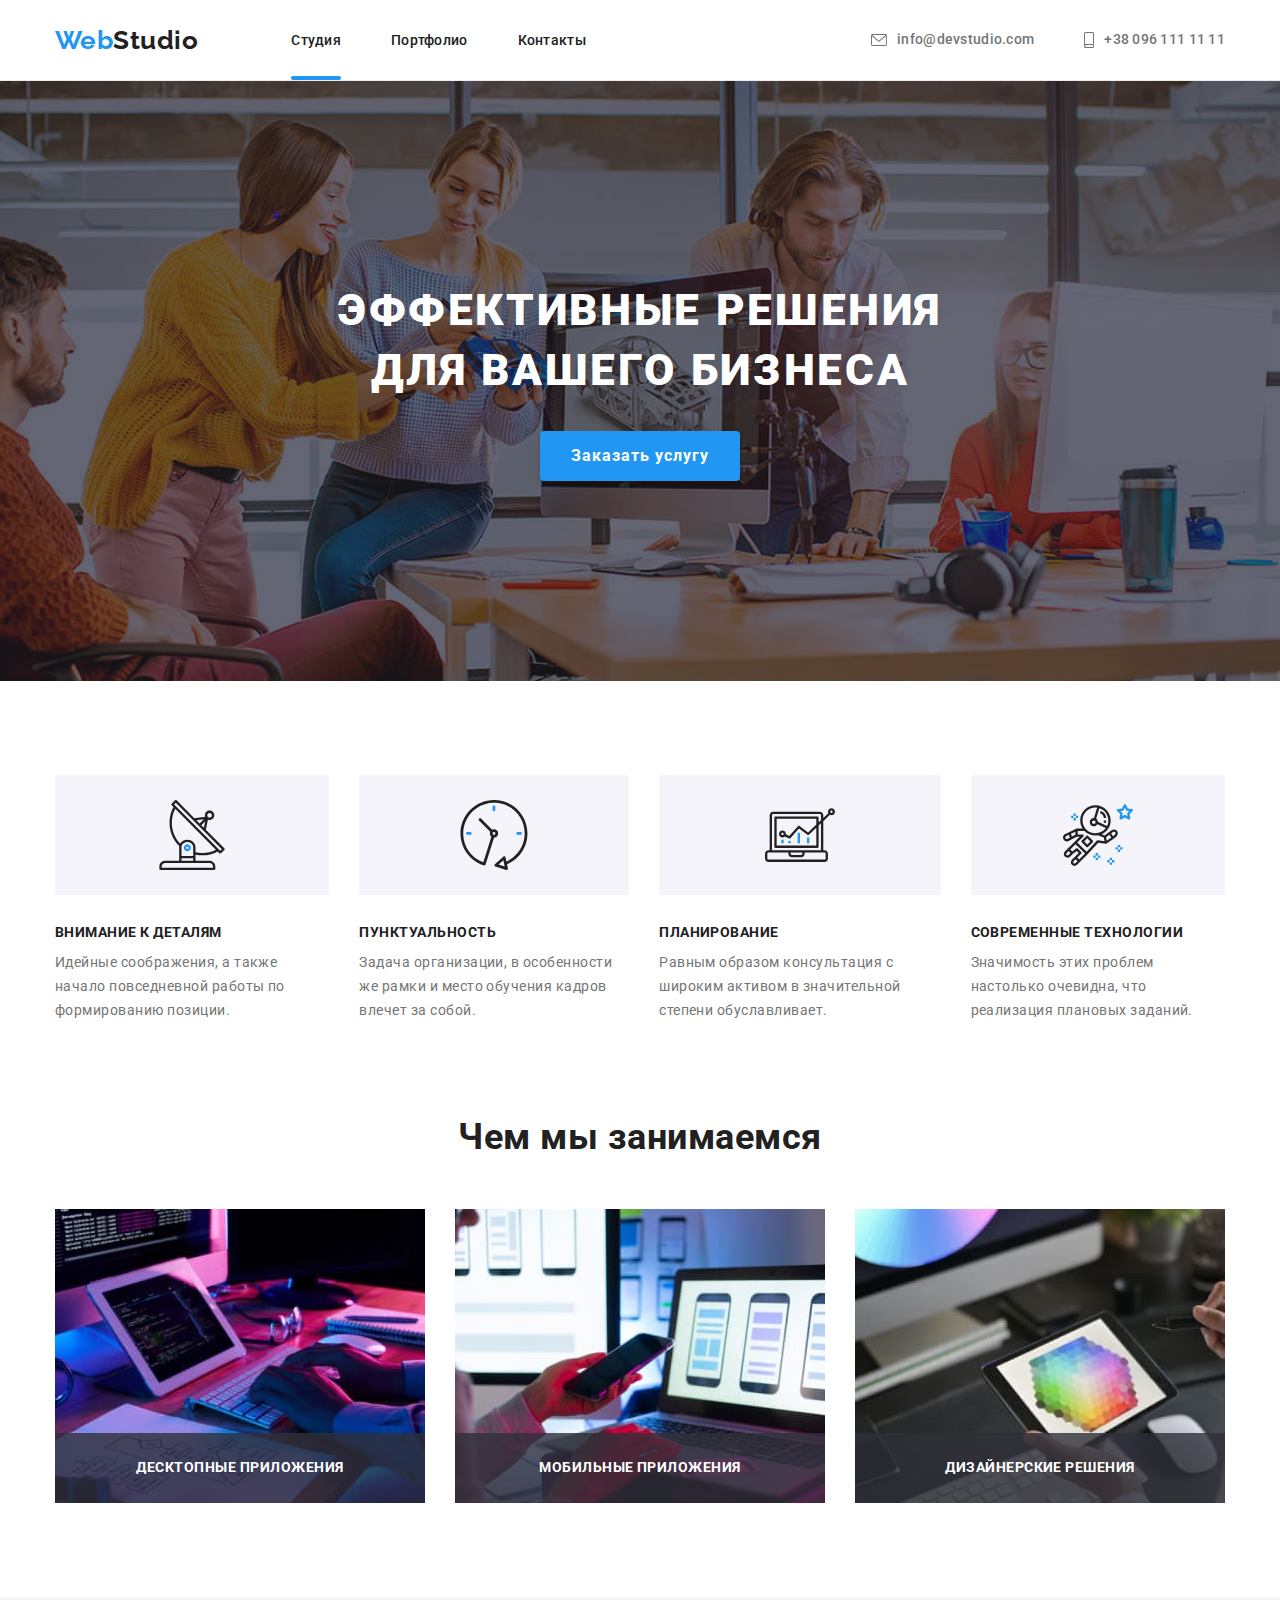
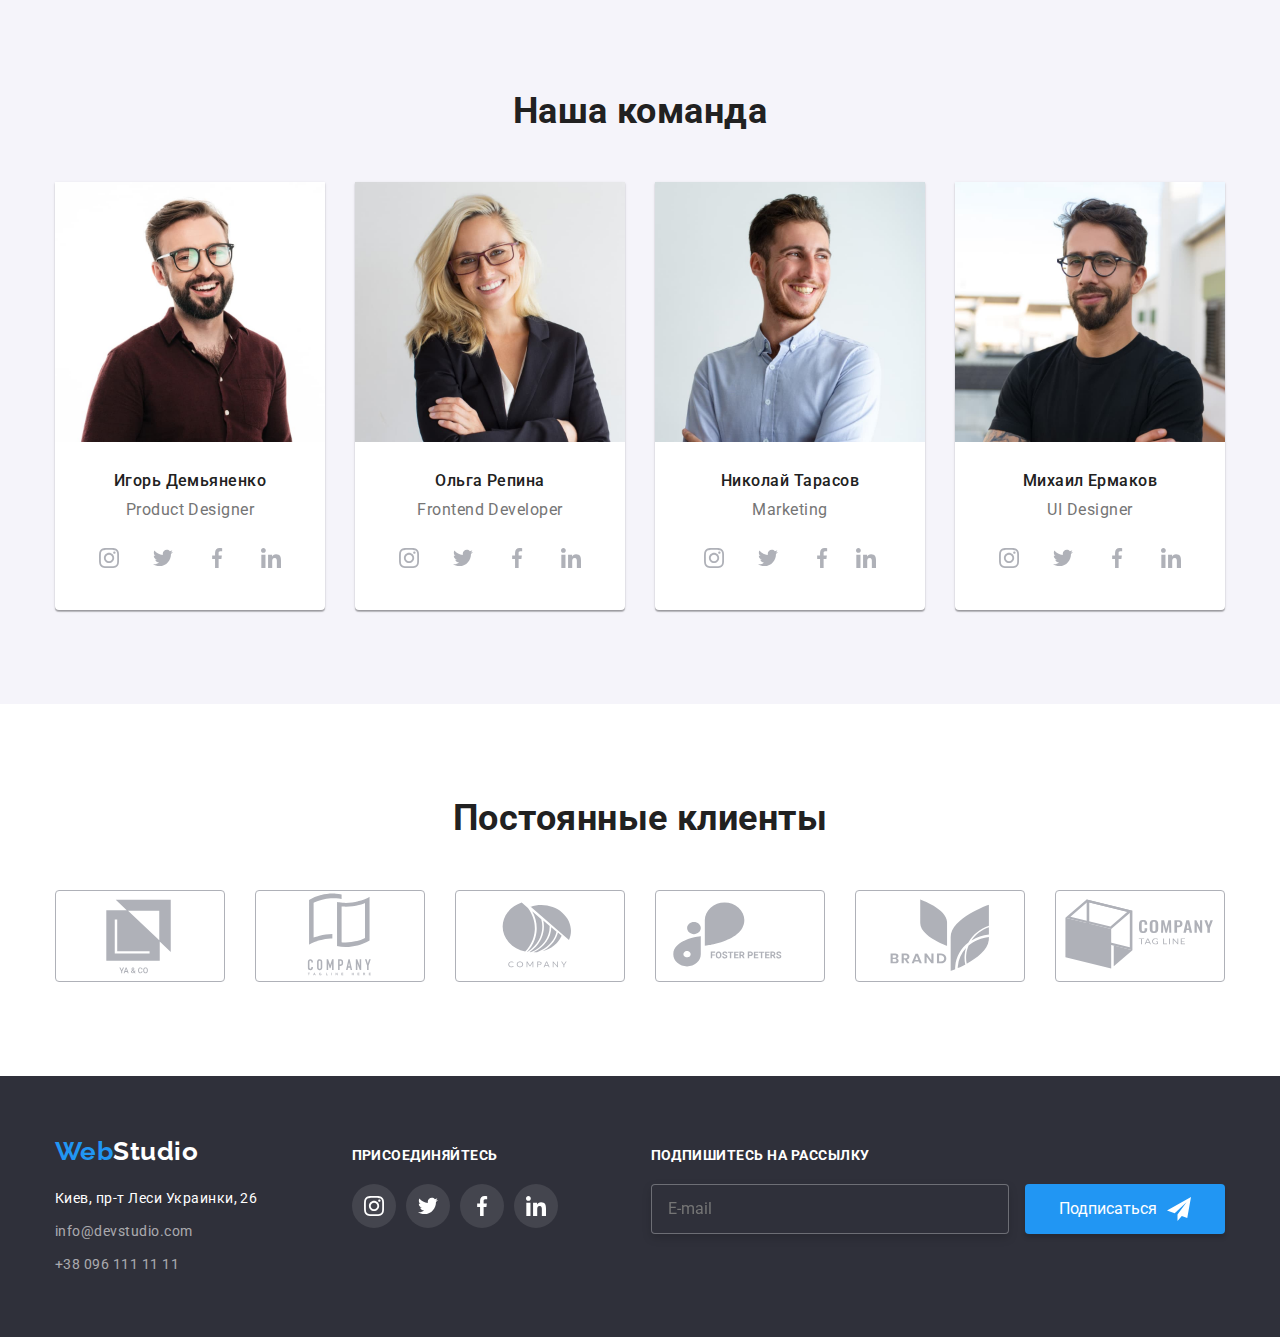
==== index.html @ 2277898c "." ====
<!DOCTYPE html>
<html lang="en">
  <head class="page-header">
    <meta charset="UTF-8" />
    <meta http-equiv="X-UA-Compatible" content="IE=edge" />
    <meta name="viewport" content="width=device-width, initial-scale=1.0" />
    <title>goit-markup-hw-05</title>

    <link rel="preconnect" href="https://fonts.googleapis.com" />
    <link rel="preconnect" href="https://fonts.gstatic.com" crossorigin />
    <link
      href="https://fonts.googleapis.com/css2?family=Raleway:wght@700&family=Roboto:wght@400;500;700;900&display=swap"
      rel="stylesheet"
    />

    <link
      rel="stylesheet"
      href="https://cdnjs.cloudflare.com/ajax/libs/modern-normalize/1.1.0/modern-normalize.min.css"
    />
    <link rel="stylesheet" href="./css/main.min.css">

  </head>
  <body>
    <!-- heder -->
    <header class="page-header">
      <div class="page-header__main container">
        <nav class="page-header__nav">
          <a href="" class="logo link"
            >Web<span class="logo__dark">Studio</span></a
          >
          <ul class="site-nav list">
            <li class="site-nav__item">
              <a href="" class="site-nav__link link site-nav__link__current"
                >Студия</a
              >
            </li>
            <li class="site-nav__item">
              <a href="./portfolio.html" class="site-nav__link link"
                >Портфолио</a
              >
            </li>
            <li class="site-nav__item">
              <a href="" class="site-nav__link link">Контакты</a>
            </li>
          </ul>
        </nav>

        <ul class="auth-nav list">
          <li class="auth-nav__item">
            <a href="mailto:info@devstudio.com" class="auth-nav__link link">
              <svg class="auth-nav__envelope">
                <use href="./images/icons.svg#icon-envelope"></use>
              </svg>

              info@devstudio.com
            </a>
          </li>
          <li class="auth-nav__item">
            <a href="tel:+380961111111" class="auth-nav__link link">
              <svg class="auth-nav__smartphone">
                <use href="./images/icons.svg#icon-smartphone"></use>
              </svg>

              +38 096 111 11 11
            </a>
          </li>
        </ul>
      </div>
    </header>

    <!-- main -->
    <main>
      <!-- Блок героя -->
      <section class="hero">
        <div class="container">
          <h1 class="hero__title">
            Эффективные решения <br />
            для вашего бизнеса
          </h1>

          <button type="button" class="button hero__button" data-modal-open>
            Заказать услугу
          </button>
        </div>
      </section>

      <!-- Наші переваги -->
      <section class="section">
        <div class="container">
          <h2 class="visually-hidden">Наші переваги</h2>

          <ul class="features list">
            <li class="features__item">
              <div class="features__container">
                <svg class="features__icon">
                  <use href="./images/icons.svg#icon-antenna"></use>
                </svg>
              </div>
              <h3 class="features__title">Внимание к деталям</h3>
              <p class="features__text">
                Идейные соображения, а также начало повседневной работы по
                формированию позиции.
              </p>
            </li>

            <li class="features__item">
              <div class="features__container">
                <svg class="features__icon">
                  <use href="./images/icons.svg#icon-clock"></use>
                </svg>
              </div>
              <h3 class="features__title">Пунктуальность</h3>
              <p class="features__text">
                Задача организации, в особенности же рамки и место обучения
                кадров влечет за собой.
              </p>
            </li>

            <li class="features__item">
              <div class="features__container">
                <svg class="features__icon">
                  <use href="./images/icons.svg#icon-diagram"></use>
                </svg>
              </div>
              <h3 class="features__title">Планирование</h3>
              <p class="features__text">
                Равным образом консультация с широким активом в значительной
                степени обуславливает.
              </p>
            </li>

            <li class="features__item">
              <div class="features__container">
                <svg class="features__icon">
                  <use href="./images/icons.svg#icon-astronaut"></use>
                </svg>
              </div>
              <h3 class="features__title">Современные технологии</h3>
              <p class="features__text">
                Значимость этих проблем настолько очевидна, что реализация
                плановых заданий.
              </p>
            </li>
          </ul>
        </div>
      </section>

      <!-- Чем мы занимаемся -->
      <section class="section work">
        <div class="container">
          <h2 class="section__title work__title">Чем мы занимаемся</h2>

          <ul class="works list">
            <li class="works__item">
              <img src="./images/img(1).jpg" alt="фото" width="370" />
              <div class="works__container">
                <h3 class="works__title">Десктопные приложения</h3>
              </div>
            </li>
            <li class="works__item">
              <img src="./images/img(2).jpg" alt="фото" width="370" />
              <div class="works__container">
                <h3 class="works__title">Мобильные приложения</h3>
              </div>
            </li>
            <li class="works__item">
              <img src="./images/img(3).jpg" alt="фото" width="370" />
              <div class="works__container">
                <h3 class="works__title">Дизайнерские решения</h3>
              </div>
            </li>
          </ul>
        </div>
      </section>

      <!-- Наша команда -->
      <section class="section our-team">
        <div class="container">
          <h2 class="section__title our-team__title">Наша команда</h2>

          <ul class="team list">
            <li class="team__item">
              <a class="team__link" href=""
                ><img
                  src="./images/img(4).jpg"
                  alt="Игорь Демьяненко"
                  width="270"
              /></a>
              <div class="team__container">
                <h3 class="team__title">Игорь Демьяненко</h3>
                <p class="team__text">Product Designer</p>

                <ul class="network list">
                  <li class="network__item">
                    <a href="" class="network__link link">
                      <svg class="network__icon">
                        <use href="./images/icons.svg#icon-instagram"></use>
                      </svg>
                    </a>
                  </li>
                  <li class="network__item">
                    <a href="" class="network__link link">
                      <svg class="network__icon">
                        <use href="./images/icons.svg#icon-twitter"></use>
                      </svg>
                    </a>
                  </li>
                  <li class="network__item">
                    <a href="" class="network__link link">
                      <svg class="network__icon">
                        <use href="./images/icons.svg#icon-facebook"></use>
                      </svg>
                    </a>
                  </li>
                  <li class="network__item">
                    <a href="" class="network__link link">
                      <svg class="network__icon">
                        <use href="./images/icons.svg#icon-linkedin"></use>
                      </svg>
                    </a>
                  </li>
                </ul>
              </div>
            </li>

            <li class="team__item">
              <a class="team__link" href=""
                ><img src="./images/img(5).jpg" alt="Ольга Репина" width="270"
              /></a>
              <div class="team__container">
                <h3 class="team__title">Ольга Репина</h3>
                <p class="team__text">Frontend Developer</p>

                <ul class="network list">
                  <li class="network__item">
                    <a href="" class="network__link link">
                      <svg class="network__icon">
                        <use href="./images/icons.svg#icon-instagram"></use>
                      </svg>
                    </a>
                  </li>
                  <li class="network__item">
                    <a href="" class="network__link link">
                      <svg class="network__icon">
                        <use href="./images/icons.svg#icon-twitter"></use>
                      </svg>
                    </a>
                  </li>
                  <li class="network__item">
                    <a href="" class="network__link link">
                      <svg class="network__icon">
                        <use href="./images/icons.svg#icon-facebook"></use>
                      </svg>
                    </a>
                  </li>
                  <li class="network__item">
                    <a href="" class="network__link link">
                      <svg class="network__icon">
                        <use href="./images/icons.svg#icon-linkedin"></use>
                      </svg>
                    </a>
                  </li>
                </ul>
              </div>
            </li>

            <li class="team__item">
              <a class="team__link" href=""
                ><img
                  src="./images/img(6).jpg"
                  alt="Николай Тарасов"
                  width="270"
              /></a>
              <div class="team__container">
                <h3 class="team__title">Николай Тарасов</h3>
                <p class="team__text">Marketing</p>

                <ul class="network list">
                  <li class="network__item">
                    <a href="" class="network__link link">
                      <svg class="network__icon">
                        <use href="./images/icons.svg#icon-instagram"></use>
                      </svg>
                    </a>
                  </li>
                  <li class="network__item">
                    <a href="" class="network__link link">
                      <svg class="network__icon">
                        <use href="./images/icons.svg#icon-twitter"></use>
                      </svg>
                    </a>
                  </li>
                  <li class="network__item">
                    <a href="" class="network__link link">
                      <svg class="network__icon">
                        <use href="./images/icons.svg#icon-facebook"></use>
                      </svg>
                    </a>
                  </li class="network__item">
                  <li>
                    <a href="" class="network__link link">
                      <svg class="network__icon">
                        <use href="./images/icons.svg#icon-linkedin"></use>
                      </svg>
                    </a>
                  </li>
                </ul>
              </div>
            </li>

            <li class="team__item">
              <a class="team__link" href=""
                ><img
                  src="./images/img(7).jpg"
                  alt="Михаил Ермаков"
                  width="270"
              /></a>
              <div class="team__container">
                <h3 class="team__title">Михаил Ермаков</h3>
                <p class="team__text">UI Designer</p>

                <ul class="network list">
                  <li class="network__item">
                    <a href="" class="network__link link">
                      <svg class="network__icon">
                        <use href="./images/icons.svg#icon-instagram"></use>
                      </svg>
                    </a>
                  </li>
                  <li class="network__item">
                    <a href="" class="network__link link">
                      <svg class="network__icon">
                        <use href="./images/icons.svg#icon-twitter"></use>
                      </svg>
                    </a>
                  </li>
                  <li class="network__item">
                    <a href="" class="network__link link">
                      <svg class="network__icon">
                        <use href="./images/icons.svg#icon-facebook"></use>
                      </svg>
                    </a>
                  </li>
                  <li class="network__item">
                    <a href="" class="network__link link">
                      <svg class="network__icon">
                        <use href="./images/icons.svg#icon-linkedin"></use>
                      </svg>
                    </a>
                  </li>
                </ul>
              </div>
            </li>
          </ul>
        </div>
      </section>

      <!-- Постоянные клиенты -->
      <section class="section">
        <div class="container">
          <h2 class="section__title customers__title">Постоянные клиенты</h2>
          <ul class="customers list">
            <li class="customers__item">
              <a href="" class="customers__link link">
                <svg class="customers__svg">
                  <use href="./images/icons.svg#icon-union"></use>
                </svg>
              </a>
            </li>
            <li class="customers__item">
              <a href="" class="customers__link link">
                <svg class="customers__svg">
                  <use href="./images/icons.svg#icon-vector"></use>
                </svg>
              </a>
            </li>
            <li class="customers__item">
              <a href="" class="customers__link link">
                <svg class="customers__svg">
                  <use href="./images/icons.svg#icon-object"></use>
                </svg>
              </a>
            </li>
            <li class="customers__item">
              <a href="" class="customers__link link">
                <svg class="customers__svg">
                  <use href="./images/icons.svg#icon-foster"></use>
                </svg>
              </a>
            </li>
            <li class="customers__item">
              <a href="" class="customers__link link">
                <svg class="customers__svg">
                  <use href="./images/icons.svg#icon-brand"></use>
                </svg>
              </a>
            </li>
            <li class="customers__item">
              <a href="" class="customers__link link">
                <svg class="customers__svg">
                  <use href="./images/icons.svg#icon-company"></use>
                </svg>
              </a>
            </li>
          </ul>
        </div>
      </section>
    </main>

    <!-- Футер -->
    <footer class="footer">
      <div class="container footer__container">
        <div class="first-footer">
          <a href="" class="logo link"
            >Web<span class="logo__light">Studio</span>
          </a>

          <address class="address">
            <ul class="address-list list">
              <li class="address-item">
                <a
                  href="https://goo.gl/maps/rnDaSSkSqu99BaFW7"
                  class="address-maps link address-general"
                  >Киев, пр-т Леси Украинки, 26</a
                >
              </li>
              <li class="address-item">
                <a
                  href="mailto:info@devstudio.com"
                  target="_blank"
                  rel="noopener noindex nofollow"
                  class="address-link link address-general"
                  >info@devstudio.com</a
                >
              </li>
              <li class="address-item">
                <a
                  href="tel:+380961111111"
                  target="_blank"
                  rel="noopener noindex nofollow"
                  class="address-link link address-general"
                  >+38 096 111 11 11</a
                >
              </li>
            </ul>
          </address>
        </div>

        <div class="second-footer">
          <h2 class="title-icon">присоединяйтесь</h2>
          <ul class="footer-list-icon list">
            <li>
              <a href="" class="footer-link-icon link">
                <svg class="footer-icon">
                  <use href="./images/icons.svg#icon-instagram"></use>
                </svg>
              </a>
            </li>
            <li>
              <a href="" class="footer-link-icon link">
                <svg class="footer-icon">
                  <use href="./images/icons.svg#icon-twitter"></use>
                </svg>
              </a>
            </li>
            <li>
              <a href="" class="footer-link-icon link">
                <svg class="footer-icon">
                  <use href="./images/icons.svg#icon-facebook"></use>
                </svg>
              </a>
            </li>
            <li>
              <a href="" class="footer-link-icon link">
                <svg class="footer-icon">
                  <use href="./images/icons.svg#icon-linkedin"></use>
                </svg>
              </a>
            </li>
          </ul>
        </div>

        <div class="third-footer">
          <h2 class="footer-label">Подпишитесь на рассылку</h2>

          <form class="footer-btn-form">
            <input class="footer-input" type="email" placeholder="E-mail" />

            <button class="button footer-button" type="button">Подписаться</button>
          </form>
        </div>
      </div>
    </footer>

    <!-- Модальне вікно -->
    <div class="modal is-hidden" data-modal>
      <div class="modal-window">
        <h2 class="modal-title">Оставьте свои данные, мы вам перезвоним</h2>

        <button class="modal-button" data-modal-close>
          <svg class="modal-svg">
            <use href="./images/icons.svg#icon-close-black-18dp"></use>
          </svg>
        </button>

        <form action="" class="modal-form" autocomplete="on">
          <label for="modal-name" class="form-label">Имя</label>
          <div class="modal-container">
            <input
              type="text"
              class="form-input"
              name="modal-name"
              id="modal-name"
            />
            <svg class="modal-form-svg">
              <use href="./images/icons.svg#icon-person-black"></use>
            </svg>
          </div>

          <label for="modal-tel" class="form-label">Телефон</label>
          <div class="modal-container">
            <input
              type="tel"
              class="form-input"
              name="modal-tel"
              id="modal-tel"
            />
            <svg class="modal-form-svg">
              <use href="./images/icons.svg#icon-phone-black"></use>
            </svg>
          </div>

          <label for="modal-email" class="form-label">Почта</label>

          <div class="modal-container">
            <input
              type="email"
              class="form-input"
              name="modal-email"
              id="modal-email"
            />
            <svg class="modal-form-svg">
              <use href="./images/icons.svg#icon-email-black"></use>
            </svg>
          </div>

          <label for="modal-comment" class="form-label">Комментарий</label>
          <textarea
            name="modal-comment"
            placeholder="Введите текст"
            class="form-textarea"
            id="modal-comment"
          >
          </textarea>

          <label class="label-checkbox">
            <input
              class="checkbox-h"
              type="checkbox"
              name="checkbox"
              value="checkbox"
            />

            <span class="icon"></span>

            <span class="span-checkbox"
              >Соглашаюсь с рассылкой и принимаю
              <a class="link-checkbox" href="">Условия договора</a>
            </span>
          </label>

          <button type="submit" class="button button-submit">Отправить</button>
        </form>
      </div>
    </div>

    <!-- skript -->
    <script src="./js/modal.js"></script>
  </body>
</html>
---- css/main.min.css ----
:root{--primary-text-color: #757575;--title-text-color: #212121;--accent-color: #2196f3;--text-white-color: #ffffff;--background-h-f-color: #2f303a;--background-minor-color: #f5f4fa;--background-color-icons: #afb1b8;--linear-gradient-color: rgba(47, 48, 58, 0.8);--cubic-bezier: (0.4, 0, 0.2, 1)}body{font-family:Roboto,sans-serif;letter-spacing:.03em;color:var(--primary-text-color)}.container{width:1200px;margin:0 auto;padding-left:15px;padding-right:15px}.section{padding-top:94px;padding-bottom:94px}.section__title{color:var(--title-text-color);font-weight:700;font-size:36px;line-height:1.16;text-align:center}.list{padding:0;margin:0;list-style:none}.link{text-decoration:none}img{display:block;max-width:100%;margin:0}h1,h2,h3,p{margin:0}.visually-hidden{position:absolute;width:1px;height:1px;margin:-1px;border:0;padding:0;white-space:nowrap;clip-path:inset(100%);clip:rect(0 0 0 0);overflow:hidden}.logo{display:block;font-family:Raleway,sans-serif;font-weight:700;font-size:26px;line-height:1.19;color:var(--accent-color)}.logo__dark{color:var(--title-text-color)}.logo__light{color:var(--text-white-color)}.button{width:200px;height:50px;justify-content:center;align-items:center;border:none;cursor:pointer;background-color:var(--accent-color);color:var(--text-white-color);box-shadow:0px 4px 4px rgba(0,0,0,.15);border-radius:4px}.page-header{background-color:var(--text-white-color);border-bottom:1px solid #ececec}.page-header__main{display:flex}.page-header__nav{display:flex;align-items:center}.site-nav{display:flex;margin-left:93px}.site-nav__item{margin-right:50px}.site-nav__item:last-child{margin-right:0}.site-nav__link{padding-top:32px;padding-bottom:32px;color:var(--title-text-color);font-weight:500;font-size:14px;line-height:1.14;letter-spacing:.02em;transition-property:color;transition-duration:250ms;transition-timing-function:var(--cubic-bezier)}.site-nav__link:hover,.site-nav__link:focus{color:var(--accent-color)}.site-nav__link.current{color:var(--accent-color)}.site-nav__link{position:relative}.site-nav__link__current::after{content:"";position:absolute;width:100%;height:2px;bottom:0;left:0;background-color:var(--accent-color);background-repeat:4px}.site-nav__link__current::after{content:"";width:100%;height:4px;border-radius:2px}.auth-nav{display:flex;align-items:center;margin-left:auto}.auth-nav__item{margin-left:50px}.auth-nav__item:first-child{margin-left:0}.auth-nav__link{display:flex;align-items:center;padding-top:32px;padding-bottom:32px;color:var(--primary-text-color);fill:var(--primary-text-color);font-weight:500;font-size:14px;line-height:1.14;letter-spacing:.02em;transition-property:color,fill;transition-duration:250ms;transition-timing-function:var(--cubic-bezier)}.auth-nav__link:hover,.auth-nav__link:focus{color:var(--accent-color);fill:var(--accent-color)}.auth-nav__envelope{width:16px;height:12px;margin-right:10px}.auth-nav__smartphone{width:10px;height:16px;margin-right:10px}.hero{max-width:1600px;height:600px;margin-left:auto;margin-right:auto;padding-top:200px;padding-bottom:200px;text-align:center;background-color:var(--background-h-f-color);background-image:linear-gradient(to right, rgba(47, 48, 58, 0.4), rgba(47, 48, 58, 0.4)),url(../images/Img.svg);background-repeat:no-repeat;background-position:center;background-size:cover}.hero__title{margin-top:0;margin-bottom:30px;color:var(--text-white-color);font-weight:900;font-size:44px;line-height:1.36;letter-spacing:.06em;text-transform:uppercase}.hero__button{font-weight:700;font-size:16px;line-height:1.87;text-align:center;letter-spacing:.06em;border:rgba(0,0,0,0)}.footer{padding-top:60px;padding-bottom:60px;background-color:var(--background-h-f-color)}.footer__container{display:flex;align-items:baseline}.first-footer{flex-grow:1;align-items:center}.address{display:flex;font-style:normal}.address-list{margin-top:20px}.address-list .address-item+.address-item{margin-top:9px}.address-general{font-size:14px;line-height:1.71}.address-maps{color:var(--text-white-color)}.address-link{color:rgba(255,255,255,.6)}.second-footer{align-items:center;margin-left:70px}.title-icon{margin-bottom:20px;font-weight:700;font-size:14px;line-height:1.14;text-transform:uppercase;color:var(--text-white-color)}.footer-list-icon{display:flex;align-items:center}.footer-link-icon{width:44px;height:44px;border-radius:50%;display:flex;justify-content:center;align-items:center;background:rgba(255,255,255,.1);fill:var(--text-white-color);transition-property:background-color,fill;transition-duration:250ms;transition-timing-function:var(--cubic-bezier)}.footer-link-icon:hover,.footer-link-icon:focus{background-color:var(--accent-color);fill:var(--text-white-color)}.footer-list-icon li+li{margin-left:10px}.footer-icon{width:20px;height:20px}.third-footer{margin-left:93px}.footer-label{margin-bottom:20px;font-weight:700;font-size:14px;line-height:1.14;text-transform:uppercase;color:var(--text-white-color)}.footer-input{width:358px;height:50px;padding-left:16px;color:var(--text-white-color);background-color:var(--background-h-f-color);border:1px solid rgba(255,255,255,.3);filter:drop-shadow(0px 4px 4px rgba(0, 0, 0, 0.15));border-radius:4px}.footer-button{display:inline-flex;margin-left:12px}.footer-button::after{content:"";width:24px;height:24px;margin-left:10px;background-image:url(../images/envelope-f.svg);background-size:contain}.footer-button:hover,.footer-button:focus{background-color:var(--accent-color)}.features{display:flex}.features__container{display:flex;justify-content:center;align-items:center;height:120px;margin-bottom:30px;background-color:var(--background-minor-color)}.features__icon{width:70px;height:70px}.features__item{margin-left:30px}.features__item:first-child{margin-left:0}.features__title{color:var(--title-text-color);font-weight:700;font-size:14px;line-height:1.14;text-transform:uppercase;margin-top:0;margin-bottom:10px}.features__text{font-size:14px;line-height:1.71;margin-top:0;margin-bottom:0}.work{padding-top:0}.work__title{margin-bottom:50px}.works{display:flex}.works__item{position:relative;width:370px;height:294px}.works__container{display:flex;position:absolute;justify-content:center;align-items:center;left:0;bottom:0;width:370px;height:70px;background:var(--linear-gradient-color)}.works__title{font-weight:700;font-size:14px;line-height:1.14;text-transform:uppercase;color:var(--text-white-color)}.works__item{margin-left:30px}.works__item:first-child{margin-left:0}.our-team{background-color:var(--background-minor-color)}.our-team__title{margin-top:0;margin-bottom:50px}.team{display:flex}.team__item{width:270px;margin-left:30px;background-color:var(--text-white-color);box-shadow:0px 1px 3px rgba(0,0,0,.12),0px 1px 1px rgba(0,0,0,.14),0px 2px 1px rgba(0,0,0,.2);border-radius:0px 0px 4px 4px}.team__item:first-child{margin-left:0}.team__container{display:block;text-align:center;padding-top:30px;padding-bottom:30px}.team__title{color:var(--title-text-color);font-weight:500;font-size:16px;line-height:1.18;margin-top:0;margin-bottom:10px}.team__text{font-size:16px;line-height:1.18;margin-top:0;margin-bottom:16px}.network{display:flex;justify-content:center;text-align:center}.network__item{margin-left:10px}.network__item:first-child{margin-left:0}.network__link{width:44px;height:44px;border-radius:50%;display:flex;justify-content:center;align-items:center;fill:var(--background-color-icons);transition-property:background-color,fill;transition-duration:250ms;transition-timing-function:var(--cubic-bezier)}.network__link:hover,.network__link:focus{background-color:var(--accent-color);fill:var(--text-white-color)}.network__icon{width:20px;height:20px}.customers__title{margin-bottom:50px}.customers{display:flex}.customers__link{width:170px;height:92px;display:flex;justify-content:center;align-items:center;fill:var(--background-color-icons);border:1px solid var(--background-color-icons);box-sizing:border-box;border-radius:4px;transition-property:border,fill;transition-duration:250ms;transition-timing-function:var(--cubic-bezier)}.customers__link:hover,.customers__link:focus{border:1px solid var(--accent-color);fill:var(--accent-color)}.customers_svg{width:106px;height:60px}.customers__item{margin-left:30px}.customers__item:first-child{margin-left:0}.navigation-list{display:flex;justify-content:center;margin-bottom:50px}.navigation-button{border:none;margin:0;padding:6px 22px;background-color:#f5f4fa;color:var(--title-text-color);font-weight:500;font-size:16px;line-height:1.62;text-align:center;letter-spacing:.03em;border-radius:4px;cursor:pointer;transition-property:background-color,color,box-shadow;transition-duration:250ms;transition-timing-function:var(--cubic-bezier)}.navigation-list .navigation-button:hover,.navigation-list .navigation-button:focus{background-color:var(--accent-color);color:var(--text-white-color);box-shadow:0px 3px 1px rgba(0,0,0,.1),0px 1px 2px rgba(0,0,0,.08),0px 2px 2px rgba(0,0,0,.12)}.navigation-list .navigation-item+.navigation-item{margin-left:8px}.filter-list{display:flex;flex-wrap:wrap;margin:-15px}.filter-item{width:370px;margin:15px}.filter-link{display:block;color:var(--primary-text-color);transition-property:box-shadow;transition-duration:250ms;transition-timing-function:var(--cubic-bezier)}.filter-link:hover,.filter-link:focus{box-shadow:0px 1px 1px rgba(0,0,0,.12),0px 4px 4px rgba(0,0,0,.06),1px 4px 6px rgba(0,0,0,.16)}.filter-link:hover .filter-overlay{transform:translateY(0)}.filter-images{position:relative;width:100%;overflow:hidden}.filter-overlay{position:absolute;width:100%;height:100%;top:0;left:0;background:rgba(33,150,243,.9);transform:translateY(100%);transition:transform 250ms cubic-bezier(0.4, 0, 0.2, 1)}.filter-images-text{padding:63px 24px;font-weight:400;font-size:18px;line-height:1.55;color:var(--text-white-color)}.filter-container{padding:20px 24px;border-right-width:1px;border-right-style:solid;border-right-color:#eee;border-bottom-width:1px;border-bottom-style:solid;border-bottom-color:#eee;border-left-width:1px;border-left-style:solid;border-left-color:#eee}.filter-title{margin-bottom:4px;color:var(--title-text-color);font-weight:700;font-size:18px;line-height:2;letter-spacing:.06em}.filter-text{font-size:16px;line-height:1.87}.modal{position:fixed;top:0;left:0;width:100%;height:100%;background:rgba(0,0,0,.2)}.modal.is-hidden{opacity:0;pointer-events:none}.modal-window{position:absolute;top:50%;left:50%;transform:translate(-50%, -50%);padding:40px;background:var(--text-white-color);box-shadow:0px 1px 3px rgba(0,0,0,.12),0px 1px 1px rgba(0,0,0,.14),0px 2px 1px rgba(0,0,0,.2);border-radius:4px}.modal-button{display:flex;position:absolute;top:8px;right:8px;align-items:center;justify-content:center;border:none;width:30px;height:30px;cursor:pointer;border-radius:50%;border:1px solid rgba(0,0,0,.1);background:rgba(0,0,0,0);transition-property:fill;transition-duration:250ms;transition-timing-function:var(--cubic-bezier)}.modal-svg{top:8px;right:8px;border:none;width:18px;height:18px}.modal-button:hover,.modal-button:focus{fill:var(--accent-color)}.modal-title{margin-bottom:12px;font-weight:700;font-size:20px;line-height:1.15;text-align:center;color:var(--title-text-color)}.modal-form{display:block;width:448px;margin:0 auto;justify-content:center;align-items:center}.form-label{display:block;margin-bottom:4px;font-weight:400;font-size:12px;line-height:1.16;letter-spacing:.01em;color:var(--primary-text-color)}.modal-container{position:relative;margin-bottom:10px}.form-input{width:100%;height:40px;outline:none;padding:12px 42px;border:1px solid rgba(33,33,33,.2);border-radius:4px;transition-property:border;transition-duration:250ms;transition-timing-function:var(--cubic-bezier)}.form-input:focus{border-color:var(--accent-color)}.modal-form-svg{position:absolute;top:50%;left:15px;transform:translateY(-50%);width:18px;height:18px;transition-property:fill;transition-duration:250ms;transition-timing-function:var(--cubic-bezier)}.modal-container:focus-within .modal-form-svg{border-color:var(--accent-color);fill:var(--accent-color)}.form-textarea{resize:none;width:100%;height:120px;margin-bottom:20px;padding-top:10px;font-weight:400;font-size:12px;line-height:1.16;letter-spacing:.01em;color:rgba(117,117,117,.5);border:1px solid rgba(33,33,33,.2);border-radius:4px}.checkbox-h{--webkit-appearance: none;--moz-appearance: none;appearance:none}.label-checkbox{display:flex;justify-content:center;align-items:center;cursor:pointer;margin-bottom:30px}.icon{display:flex;align-items:center;margin-right:9px;width:16px;height:15px;border:2px solid var(--title-text-color);border-radius:2px}.checkbox-h:focus+.icon{border-color:var(--accent-color);background-image:url(../images/icon\ check1.svg);border-style:contain;background-origin:border-box}.svg-checkbox{width:16px;height:15px;border-radius:1px solid var(--title-text-color)}.span-checkbox{font-size:14px;line-height:1.71}.link-checkbox{font-size:14px;line-height:1.71;color:var(--accent-color)}.button-submit{display:flex;margin:0 auto}/*# sourceMappingURL=main.min.css.map */
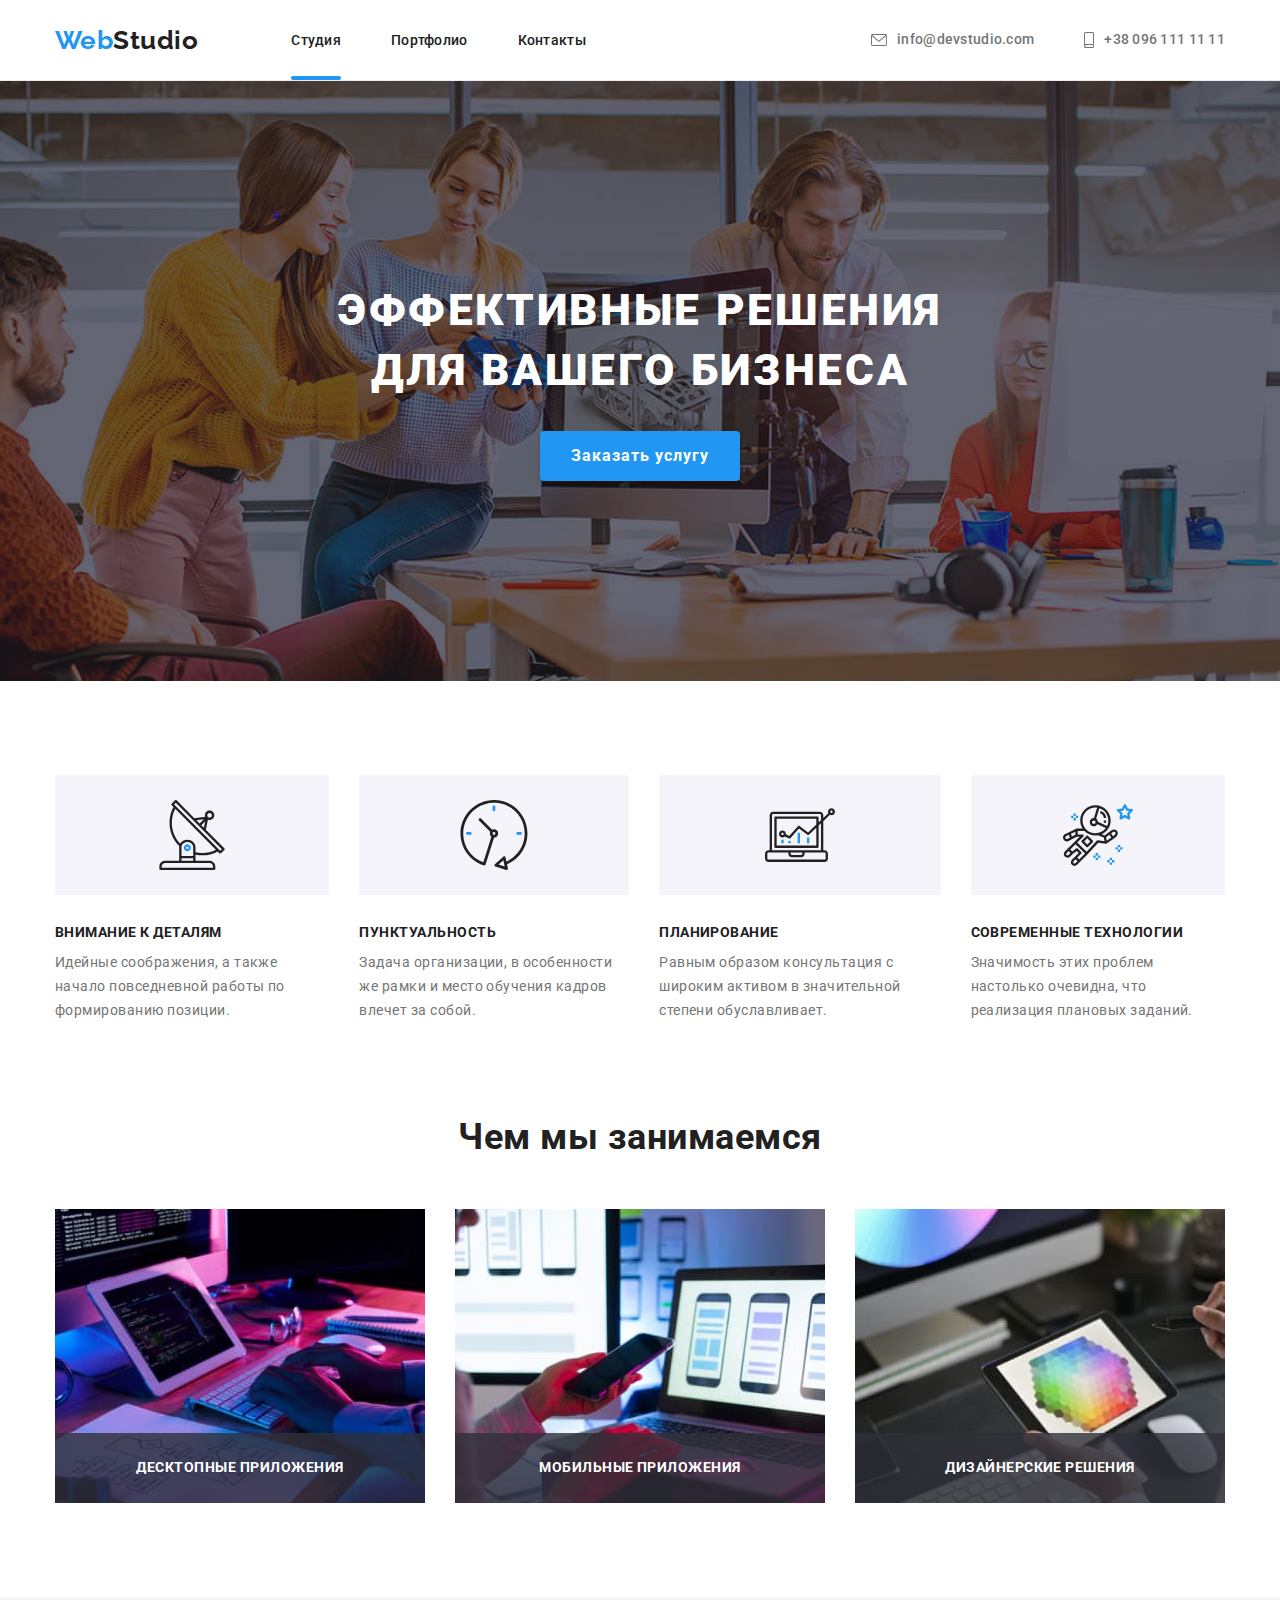
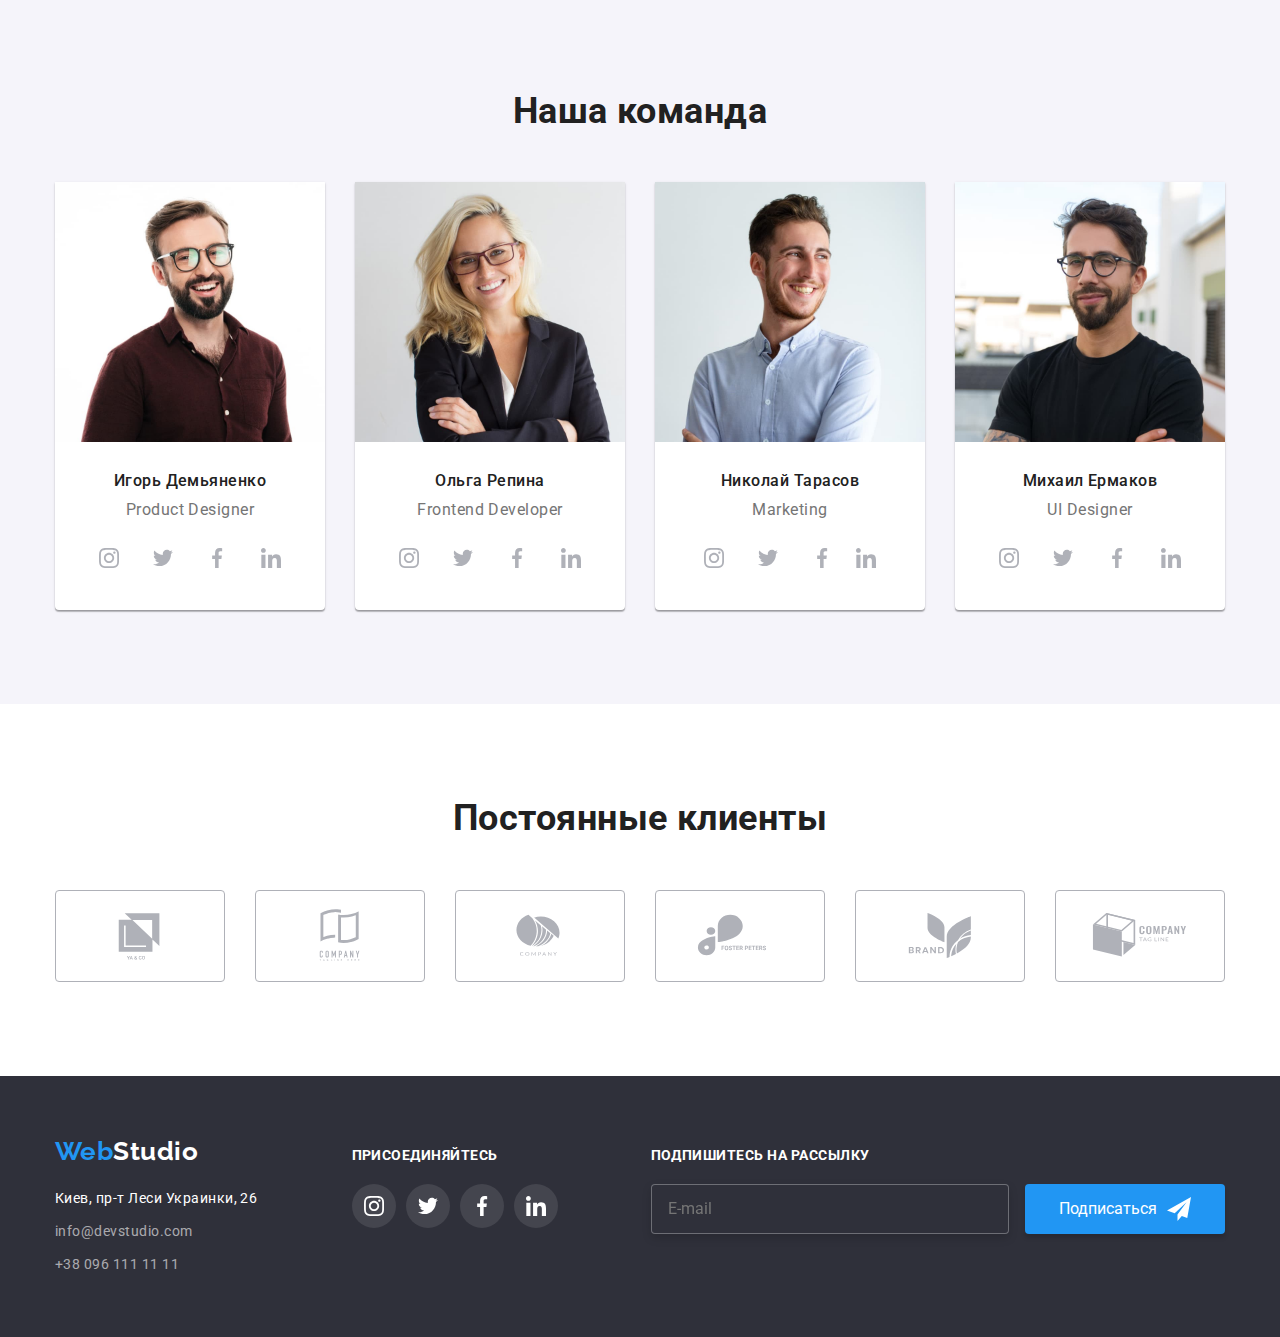
==== commit fe7b9f9a: "." ====
--- a/index.html
+++ b/index.html
@@ -25,29 +25,29 @@
     <header class="page-header">
       <div class="page-header__main container">
         <nav class="page-header__nav">
-          <a href="" class="logo link"
+          <a href="" class="logo"
             >Web<span class="logo__dark">Studio</span></a
           >
           <ul class="site-nav list">
             <li class="site-nav__item">
-              <a href="" class="site-nav__link link site-nav__link__current"
+              <a href="" class="site-nav__link site-nav__link__current"
                 >Студия</a
               >
             </li>
             <li class="site-nav__item">
-              <a href="./portfolio.html" class="site-nav__link link"
+              <a href="./portfolio.html" class="site-nav__link"
                 >Портфолио</a
               >
             </li>
             <li class="site-nav__item">
-              <a href="" class="site-nav__link link">Контакты</a>
+              <a href="" class="site-nav__link">Контакты</a>
             </li>
           </ul>
         </nav>
 
         <ul class="auth-nav list">
           <li class="auth-nav__item">
-            <a href="mailto:info@devstudio.com" class="auth-nav__link link">
+            <a href="mailto:info@devstudio.com" class="auth-nav__link">
               <svg class="auth-nav__envelope">
                 <use href="./images/icons.svg#icon-envelope"></use>
               </svg>
@@ -56,7 +56,7 @@
             </a>
           </li>
           <li class="auth-nav__item">
-            <a href="tel:+380961111111" class="auth-nav__link link">
+            <a href="tel:+380961111111" class="auth-nav__link">
               <svg class="auth-nav__smartphone">
                 <use href="./images/icons.svg#icon-smartphone"></use>
               </svg>
@@ -98,7 +98,7 @@
               </div>
               <h3 class="features__title">Внимание к деталям</h3>
               <p class="features__text">
-                Идейные соображения, а также начало повседневной работы по
+                Идейные соображения, a также начало повседневной работы по
                 формированию позиции.
               </p>
             </li>
@@ -146,9 +146,9 @@
       </section>
 
       <!-- Чем мы занимаемся -->
-      <section class="section work">
+      <section class="section section__novpading-top">
         <div class="container">
-          <h2 class="section__title work__title">Чем мы занимаемся</h2>
+          <h2 class="section__title">Чем мы занимаемся</h2>
 
           <ul class="works list">
             <li class="works__item">
@@ -174,9 +174,9 @@
       </section>
 
       <!-- Наша команда -->
-      <section class="section our-team">
+      <section class="section section__azur-background">
         <div class="container">
-          <h2 class="section__title our-team__title">Наша команда</h2>
+          <h2 class="section__title">Наша команда</h2>
 
           <ul class="team list">
             <li class="team__item">
@@ -192,28 +192,28 @@
 
                 <ul class="network list">
                   <li class="network__item">
-                    <a href="" class="network__link link">
+                    <a href="" class="network__link">
                       <svg class="network__icon">
                         <use href="./images/icons.svg#icon-instagram"></use>
                       </svg>
                     </a>
                   </li>
                   <li class="network__item">
-                    <a href="" class="network__link link">
+                    <a href="" class="network__link">
                       <svg class="network__icon">
                         <use href="./images/icons.svg#icon-twitter"></use>
                       </svg>
                     </a>
                   </li>
                   <li class="network__item">
-                    <a href="" class="network__link link">
+                    <a href="" class="network__link">
                       <svg class="network__icon">
                         <use href="./images/icons.svg#icon-facebook"></use>
                       </svg>
                     </a>
                   </li>
                   <li class="network__item">
-                    <a href="" class="network__link link">
+                    <a href="" class="network__link">
                       <svg class="network__icon">
                         <use href="./images/icons.svg#icon-linkedin"></use>
                       </svg>
@@ -233,28 +233,28 @@
 
                 <ul class="network list">
                   <li class="network__item">
-                    <a href="" class="network__link link">
+                    <a href="" class="network__link">
                       <svg class="network__icon">
                         <use href="./images/icons.svg#icon-instagram"></use>
                       </svg>
                     </a>
                   </li>
                   <li class="network__item">
-                    <a href="" class="network__link link">
+                    <a href="" class="network__link">
                       <svg class="network__icon">
                         <use href="./images/icons.svg#icon-twitter"></use>
                       </svg>
                     </a>
                   </li>
                   <li class="network__item">
-                    <a href="" class="network__link link">
+                    <a href="" class="network__link">
                       <svg class="network__icon">
                         <use href="./images/icons.svg#icon-facebook"></use>
                       </svg>
                     </a>
                   </li>
                   <li class="network__item">
-                    <a href="" class="network__link link">
+                    <a href="" class="network__link">
                       <svg class="network__icon">
                         <use href="./images/icons.svg#icon-linkedin"></use>
                       </svg>
@@ -277,28 +277,28 @@
 
                 <ul class="network list">
                   <li class="network__item">
-                    <a href="" class="network__link link">
+                    <a href="" class="network__link">
                       <svg class="network__icon">
                         <use href="./images/icons.svg#icon-instagram"></use>
                       </svg>
                     </a>
                   </li>
                   <li class="network__item">
-                    <a href="" class="network__link link">
+                    <a href="" class="network__link">
                       <svg class="network__icon">
                         <use href="./images/icons.svg#icon-twitter"></use>
                       </svg>
                     </a>
                   </li>
                   <li class="network__item">
-                    <a href="" class="network__link link">
+                    <a href="" class="network__link">
                       <svg class="network__icon">
                         <use href="./images/icons.svg#icon-facebook"></use>
                       </svg>
                     </a>
                   </li class="network__item">
                   <li>
-                    <a href="" class="network__link link">
+                    <a href="" class="network__link">
                       <svg class="network__icon">
                         <use href="./images/icons.svg#icon-linkedin"></use>
                       </svg>
@@ -321,28 +321,28 @@
 
                 <ul class="network list">
                   <li class="network__item">
-                    <a href="" class="network__link link">
+                    <a href="" class="network__link">
                       <svg class="network__icon">
                         <use href="./images/icons.svg#icon-instagram"></use>
                       </svg>
                     </a>
                   </li>
                   <li class="network__item">
-                    <a href="" class="network__link link">
+                    <a href="" class="network__link">
                       <svg class="network__icon">
                         <use href="./images/icons.svg#icon-twitter"></use>
                       </svg>
                     </a>
                   </li>
                   <li class="network__item">
-                    <a href="" class="network__link link">
+                    <a href="" class="network__link">
                       <svg class="network__icon">
                         <use href="./images/icons.svg#icon-facebook"></use>
                       </svg>
                     </a>
                   </li>
                   <li class="network__item">
-                    <a href="" class="network__link link">
+                    <a href="" class="network__link">
                       <svg class="network__icon">
                         <use href="./images/icons.svg#icon-linkedin"></use>
                       </svg>
@@ -358,45 +358,45 @@
       <!-- Постоянные клиенты -->
       <section class="section">
         <div class="container">
-          <h2 class="section__title customers__title">Постоянные клиенты</h2>
+          <h2 class="section__title">Постоянные клиенты</h2>
           <ul class="customers list">
             <li class="customers__item">
-              <a href="" class="customers__link link">
+              <a href="" class="customers__link">
                 <svg class="customers__svg">
                   <use href="./images/icons.svg#icon-union"></use>
                 </svg>
               </a>
             </li>
             <li class="customers__item">
-              <a href="" class="customers__link link">
+              <a href="" class="customers__link">
                 <svg class="customers__svg">
                   <use href="./images/icons.svg#icon-vector"></use>
                 </svg>
               </a>
             </li>
             <li class="customers__item">
-              <a href="" class="customers__link link">
+              <a href="" class="customers__link">
                 <svg class="customers__svg">
                   <use href="./images/icons.svg#icon-object"></use>
                 </svg>
               </a>
             </li>
             <li class="customers__item">
-              <a href="" class="customers__link link">
+              <a href="" class="customers__link">
                 <svg class="customers__svg">
                   <use href="./images/icons.svg#icon-foster"></use>
                 </svg>
               </a>
             </li>
             <li class="customers__item">
-              <a href="" class="customers__link link">
+              <a href="" class="customers__link">
                 <svg class="customers__svg">
                   <use href="./images/icons.svg#icon-brand"></use>
                 </svg>
               </a>
             </li>
             <li class="customers__item">
-              <a href="" class="customers__link link">
+              <a href="" class="customers__link">
                 <svg class="customers__svg">
                   <use href="./images/icons.svg#icon-company"></use>
                 </svg>
@@ -411,7 +411,7 @@
     <footer class="footer">
       <div class="container footer__container">
         <div class="first-footer">
-          <a href="" class="logo link"
+          <a href="" class="logo"
             >Web<span class="logo__light">Studio</span>
           </a>
 
@@ -420,7 +420,7 @@
               <li class="address-item">
                 <a
                   href="https://goo.gl/maps/rnDaSSkSqu99BaFW7"
-                  class="address-maps link address-general"
+                  class="address-maps address-general"
                   >Киев, пр-т Леси Украинки, 26</a
                 >
               </li>
@@ -429,7 +429,7 @@
                   href="mailto:info@devstudio.com"
                   target="_blank"
                   rel="noopener noindex nofollow"
-                  class="address-link link address-general"
+                  class="address-link address-general"
                   >info@devstudio.com</a
                 >
               </li>
@@ -438,7 +438,7 @@
                   href="tel:+380961111111"
                   target="_blank"
                   rel="noopener noindex nofollow"
-                  class="address-link link address-general"
+                  class="address-link address-general"
                   >+38 096 111 11 11</a
                 >
               </li>
@@ -449,29 +449,29 @@
         <div class="second-footer">
           <h2 class="title-icon">присоединяйтесь</h2>
           <ul class="footer-list-icon list">
-            <li>
-              <a href="" class="footer-link-icon link">
+            <li class="footer-list-item">
+              <a href="" class="footer-link-icon">
                 <svg class="footer-icon">
                   <use href="./images/icons.svg#icon-instagram"></use>
                 </svg>
               </a>
             </li>
-            <li>
-              <a href="" class="footer-link-icon link">
+            <li class="footer-list-item">
+              <a href="" class="footer-link-icon">
                 <svg class="footer-icon">
                   <use href="./images/icons.svg#icon-twitter"></use>
                 </svg>
               </a>
             </li>
-            <li>
-              <a href="" class="footer-link-icon link">
+            <li class="footer-list-item">
+              <a href="" class="footer-link-icon">
                 <svg class="footer-icon">
                   <use href="./images/icons.svg#icon-facebook"></use>
                 </svg>
               </a>
             </li>
-            <li>
-              <a href="" class="footer-link-icon link">
+            <li class="footer-list-item">
+              <a href="" class="footer-link-icon">
                 <svg class="footer-icon">
                   <use href="./images/icons.svg#icon-linkedin"></use>
                 </svg>
--- a/css/main.min.css
+++ b/css/main.min.css
@@ -1 +1 @@
-:root{--primary-text-color: #757575;--title-text-color: #212121;--accent-color: #2196f3;--text-white-color: #ffffff;--background-h-f-color: #2f303a;--background-minor-color: #f5f4fa;--background-color-icons: #afb1b8;--linear-gradient-color: rgba(47, 48, 58, 0.8);--cubic-bezier: (0.4, 0, 0.2, 1)}body{font-family:Roboto,sans-serif;letter-spacing:.03em;color:var(--primary-text-color)}.container{width:1200px;margin:0 auto;padding-left:15px;padding-right:15px}.section{padding-top:94px;padding-bottom:94px}.section__title{color:var(--title-text-color);font-weight:700;font-size:36px;line-height:1.16;text-align:center}.list{padding:0;margin:0;list-style:none}.link{text-decoration:none}img{display:block;max-width:100%;margin:0}h1,h2,h3,p{margin:0}.visually-hidden{position:absolute;width:1px;height:1px;margin:-1px;border:0;padding:0;white-space:nowrap;clip-path:inset(100%);clip:rect(0 0 0 0);overflow:hidden}.logo{display:block;font-family:Raleway,sans-serif;font-weight:700;font-size:26px;line-height:1.19;color:var(--accent-color)}.logo__dark{color:var(--title-text-color)}.logo__light{color:var(--text-white-color)}.button{width:200px;height:50px;justify-content:center;align-items:center;border:none;cursor:pointer;background-color:var(--accent-color);color:var(--text-white-color);box-shadow:0px 4px 4px rgba(0,0,0,.15);border-radius:4px}.page-header{background-color:var(--text-white-color);border-bottom:1px solid #ececec}.page-header__main{display:flex}.page-header__nav{display:flex;align-items:center}.site-nav{display:flex;margin-left:93px}.site-nav__item{margin-right:50px}.site-nav__item:last-child{margin-right:0}.site-nav__link{padding-top:32px;padding-bottom:32px;color:var(--title-text-color);font-weight:500;font-size:14px;line-height:1.14;letter-spacing:.02em;transition-property:color;transition-duration:250ms;transition-timing-function:var(--cubic-bezier)}.site-nav__link:hover,.site-nav__link:focus{color:var(--accent-color)}.site-nav__link.current{color:var(--accent-color)}.site-nav__link{position:relative}.site-nav__link__current::after{content:"";position:absolute;width:100%;height:2px;bottom:0;left:0;background-color:var(--accent-color);background-repeat:4px}.site-nav__link__current::after{content:"";width:100%;height:4px;border-radius:2px}.auth-nav{display:flex;align-items:center;margin-left:auto}.auth-nav__item{margin-left:50px}.auth-nav__item:first-child{margin-left:0}.auth-nav__link{display:flex;align-items:center;padding-top:32px;padding-bottom:32px;color:var(--primary-text-color);fill:var(--primary-text-color);font-weight:500;font-size:14px;line-height:1.14;letter-spacing:.02em;transition-property:color,fill;transition-duration:250ms;transition-timing-function:var(--cubic-bezier)}.auth-nav__link:hover,.auth-nav__link:focus{color:var(--accent-color);fill:var(--accent-color)}.auth-nav__envelope{width:16px;height:12px;margin-right:10px}.auth-nav__smartphone{width:10px;height:16px;margin-right:10px}.hero{max-width:1600px;height:600px;margin-left:auto;margin-right:auto;padding-top:200px;padding-bottom:200px;text-align:center;background-color:var(--background-h-f-color);background-image:linear-gradient(to right, rgba(47, 48, 58, 0.4), rgba(47, 48, 58, 0.4)),url(../images/Img.svg);background-repeat:no-repeat;background-position:center;background-size:cover}.hero__title{margin-top:0;margin-bottom:30px;color:var(--text-white-color);font-weight:900;font-size:44px;line-height:1.36;letter-spacing:.06em;text-transform:uppercase}.hero__button{font-weight:700;font-size:16px;line-height:1.87;text-align:center;letter-spacing:.06em;border:rgba(0,0,0,0)}.footer{padding-top:60px;padding-bottom:60px;background-color:var(--background-h-f-color)}.footer__container{display:flex;align-items:baseline}.first-footer{flex-grow:1;align-items:center}.address{display:flex;font-style:normal}.address-list{margin-top:20px}.address-list .address-item+.address-item{margin-top:9px}.address-general{font-size:14px;line-height:1.71}.address-maps{color:var(--text-white-color)}.address-link{color:rgba(255,255,255,.6)}.second-footer{align-items:center;margin-left:70px}.title-icon{margin-bottom:20px;font-weight:700;font-size:14px;line-height:1.14;text-transform:uppercase;color:var(--text-white-color)}.footer-list-icon{display:flex;align-items:center}.footer-link-icon{width:44px;height:44px;border-radius:50%;display:flex;justify-content:center;align-items:center;background:rgba(255,255,255,.1);fill:var(--text-white-color);transition-property:background-color,fill;transition-duration:250ms;transition-timing-function:var(--cubic-bezier)}.footer-link-icon:hover,.footer-link-icon:focus{background-color:var(--accent-color);fill:var(--text-white-color)}.footer-list-icon li+li{margin-left:10px}.footer-icon{width:20px;height:20px}.third-footer{margin-left:93px}.footer-label{margin-bottom:20px;font-weight:700;font-size:14px;line-height:1.14;text-transform:uppercase;color:var(--text-white-color)}.footer-input{width:358px;height:50px;padding-left:16px;color:var(--text-white-color);background-color:var(--background-h-f-color);border:1px solid rgba(255,255,255,.3);filter:drop-shadow(0px 4px 4px rgba(0, 0, 0, 0.15));border-radius:4px}.footer-button{display:inline-flex;margin-left:12px}.footer-button::after{content:"";width:24px;height:24px;margin-left:10px;background-image:url(../images/envelope-f.svg);background-size:contain}.footer-button:hover,.footer-button:focus{background-color:var(--accent-color)}.features{display:flex}.features__container{display:flex;justify-content:center;align-items:center;height:120px;margin-bottom:30px;background-color:var(--background-minor-color)}.features__icon{width:70px;height:70px}.features__item{margin-left:30px}.features__item:first-child{margin-left:0}.features__title{color:var(--title-text-color);font-weight:700;font-size:14px;line-height:1.14;text-transform:uppercase;margin-top:0;margin-bottom:10px}.features__text{font-size:14px;line-height:1.71;margin-top:0;margin-bottom:0}.work{padding-top:0}.work__title{margin-bottom:50px}.works{display:flex}.works__item{position:relative;width:370px;height:294px}.works__container{display:flex;position:absolute;justify-content:center;align-items:center;left:0;bottom:0;width:370px;height:70px;background:var(--linear-gradient-color)}.works__title{font-weight:700;font-size:14px;line-height:1.14;text-transform:uppercase;color:var(--text-white-color)}.works__item{margin-left:30px}.works__item:first-child{margin-left:0}.our-team{background-color:var(--background-minor-color)}.our-team__title{margin-top:0;margin-bottom:50px}.team{display:flex}.team__item{width:270px;margin-left:30px;background-color:var(--text-white-color);box-shadow:0px 1px 3px rgba(0,0,0,.12),0px 1px 1px rgba(0,0,0,.14),0px 2px 1px rgba(0,0,0,.2);border-radius:0px 0px 4px 4px}.team__item:first-child{margin-left:0}.team__container{display:block;text-align:center;padding-top:30px;padding-bottom:30px}.team__title{color:var(--title-text-color);font-weight:500;font-size:16px;line-height:1.18;margin-top:0;margin-bottom:10px}.team__text{font-size:16px;line-height:1.18;margin-top:0;margin-bottom:16px}.network{display:flex;justify-content:center;text-align:center}.network__item{margin-left:10px}.network__item:first-child{margin-left:0}.network__link{width:44px;height:44px;border-radius:50%;display:flex;justify-content:center;align-items:center;fill:var(--background-color-icons);transition-property:background-color,fill;transition-duration:250ms;transition-timing-function:var(--cubic-bezier)}.network__link:hover,.network__link:focus{background-color:var(--accent-color);fill:var(--text-white-color)}.network__icon{width:20px;height:20px}.customers__title{margin-bottom:50px}.customers{display:flex}.customers__link{width:170px;height:92px;display:flex;justify-content:center;align-items:center;fill:var(--background-color-icons);border:1px solid var(--background-color-icons);box-sizing:border-box;border-radius:4px;transition-property:border,fill;transition-duration:250ms;transition-timing-function:var(--cubic-bezier)}.customers__link:hover,.customers__link:focus{border:1px solid var(--accent-color);fill:var(--accent-color)}.customers_svg{width:106px;height:60px}.customers__item{margin-left:30px}.customers__item:first-child{margin-left:0}.navigation-list{display:flex;justify-content:center;margin-bottom:50px}.navigation-button{border:none;margin:0;padding:6px 22px;background-color:#f5f4fa;color:var(--title-text-color);font-weight:500;font-size:16px;line-height:1.62;text-align:center;letter-spacing:.03em;border-radius:4px;cursor:pointer;transition-property:background-color,color,box-shadow;transition-duration:250ms;transition-timing-function:var(--cubic-bezier)}.navigation-list .navigation-button:hover,.navigation-list .navigation-button:focus{background-color:var(--accent-color);color:var(--text-white-color);box-shadow:0px 3px 1px rgba(0,0,0,.1),0px 1px 2px rgba(0,0,0,.08),0px 2px 2px rgba(0,0,0,.12)}.navigation-list .navigation-item+.navigation-item{margin-left:8px}.filter-list{display:flex;flex-wrap:wrap;margin:-15px}.filter-item{width:370px;margin:15px}.filter-link{display:block;color:var(--primary-text-color);transition-property:box-shadow;transition-duration:250ms;transition-timing-function:var(--cubic-bezier)}.filter-link:hover,.filter-link:focus{box-shadow:0px 1px 1px rgba(0,0,0,.12),0px 4px 4px rgba(0,0,0,.06),1px 4px 6px rgba(0,0,0,.16)}.filter-link:hover .filter-overlay{transform:translateY(0)}.filter-images{position:relative;width:100%;overflow:hidden}.filter-overlay{position:absolute;width:100%;height:100%;top:0;left:0;background:rgba(33,150,243,.9);transform:translateY(100%);transition:transform 250ms cubic-bezier(0.4, 0, 0.2, 1)}.filter-images-text{padding:63px 24px;font-weight:400;font-size:18px;line-height:1.55;color:var(--text-white-color)}.filter-container{padding:20px 24px;border-right-width:1px;border-right-style:solid;border-right-color:#eee;border-bottom-width:1px;border-bottom-style:solid;border-bottom-color:#eee;border-left-width:1px;border-left-style:solid;border-left-color:#eee}.filter-title{margin-bottom:4px;color:var(--title-text-color);font-weight:700;font-size:18px;line-height:2;letter-spacing:.06em}.filter-text{font-size:16px;line-height:1.87}.modal{position:fixed;top:0;left:0;width:100%;height:100%;background:rgba(0,0,0,.2)}.modal.is-hidden{opacity:0;pointer-events:none}.modal-window{position:absolute;top:50%;left:50%;transform:translate(-50%, -50%);padding:40px;background:var(--text-white-color);box-shadow:0px 1px 3px rgba(0,0,0,.12),0px 1px 1px rgba(0,0,0,.14),0px 2px 1px rgba(0,0,0,.2);border-radius:4px}.modal-button{display:flex;position:absolute;top:8px;right:8px;align-items:center;justify-content:center;border:none;width:30px;height:30px;cursor:pointer;border-radius:50%;border:1px solid rgba(0,0,0,.1);background:rgba(0,0,0,0);transition-property:fill;transition-duration:250ms;transition-timing-function:var(--cubic-bezier)}.modal-svg{top:8px;right:8px;border:none;width:18px;height:18px}.modal-button:hover,.modal-button:focus{fill:var(--accent-color)}.modal-title{margin-bottom:12px;font-weight:700;font-size:20px;line-height:1.15;text-align:center;color:var(--title-text-color)}.modal-form{display:block;width:448px;margin:0 auto;justify-content:center;align-items:center}.form-label{display:block;margin-bottom:4px;font-weight:400;font-size:12px;line-height:1.16;letter-spacing:.01em;color:var(--primary-text-color)}.modal-container{position:relative;margin-bottom:10px}.form-input{width:100%;height:40px;outline:none;padding:12px 42px;border:1px solid rgba(33,33,33,.2);border-radius:4px;transition-property:border;transition-duration:250ms;transition-timing-function:var(--cubic-bezier)}.form-input:focus{border-color:var(--accent-color)}.modal-form-svg{position:absolute;top:50%;left:15px;transform:translateY(-50%);width:18px;height:18px;transition-property:fill;transition-duration:250ms;transition-timing-function:var(--cubic-bezier)}.modal-container:focus-within .modal-form-svg{border-color:var(--accent-color);fill:var(--accent-color)}.form-textarea{resize:none;width:100%;height:120px;margin-bottom:20px;padding-top:10px;font-weight:400;font-size:12px;line-height:1.16;letter-spacing:.01em;color:rgba(117,117,117,.5);border:1px solid rgba(33,33,33,.2);border-radius:4px}.checkbox-h{--webkit-appearance: none;--moz-appearance: none;appearance:none}.label-checkbox{display:flex;justify-content:center;align-items:center;cursor:pointer;margin-bottom:30px}.icon{display:flex;align-items:center;margin-right:9px;width:16px;height:15px;border:2px solid var(--title-text-color);border-radius:2px}.checkbox-h:focus+.icon{border-color:var(--accent-color);background-image:url(../images/icon\ check1.svg);border-style:contain;background-origin:border-box}.svg-checkbox{width:16px;height:15px;border-radius:1px solid var(--title-text-color)}.span-checkbox{font-size:14px;line-height:1.71}.link-checkbox{font-size:14px;line-height:1.71;color:var(--accent-color)}.button-submit{display:flex;margin:0 auto}/*# sourceMappingURL=main.min.css.map */+:root{--primary-text-color: #757575;--title-text-color: #212121;--accent-color: #2196f3;--text-white-color: #ffffff;--background-h-f-color: #2f303a;--background-minor-color: #f5f4fa;--background-color-icons: #afb1b8;--linear-gradient-color: rgba(47, 48, 58, 0.8);--cubic-bezier: (0.4, 0, 0.2, 1)}body{font-family:Roboto,sans-serif;letter-spacing:.03em;color:var(--primary-text-color)}.list{padding:0;margin:0;list-style:none}a{text-decoration:none}img{display:block;max-width:100%;margin:0}h1,h2,h3,p{margin:0}.visually-hidden{position:absolute;width:1px;height:1px;margin:-1px;border:0;padding:0;white-space:nowrap;clip-path:inset(100%);clip:rect(0 0 0 0);overflow:hidden}.button{width:200px;height:50px;justify-content:center;align-items:center;border:none;cursor:pointer;background-color:var(--accent-color);color:var(--text-white-color);box-shadow:0px 4px 4px rgba(0,0,0,.15);border-radius:4px}.logo{display:block;font-family:Raleway,sans-serif;font-weight:700;font-size:26px;line-height:1.19;color:var(--accent-color)}.logo__dark{color:var(--title-text-color)}.logo__light{color:var(--text-white-color)}.section{padding-top:94px;padding-bottom:94px}.section__title{color:var(--title-text-color);font-weight:700;font-size:36px;line-height:1.16;margin-bottom:50px;text-align:center}.container{width:1200px;margin:0 auto;padding-left:15px;padding-right:15px}.features{display:flex}.features__container{display:flex;justify-content:center;align-items:center;height:120px;margin-bottom:30px;background-color:var(--background-minor-color)}.features__icon{width:70px;height:70px}.features__item{margin-left:30px}.features__item:first-child{margin-left:0}.features__title{color:var(--title-text-color);font-weight:700;font-size:14px;line-height:1.14;text-transform:uppercase;margin-top:0;margin-bottom:10px}.features__text{font-size:14px;line-height:1.71;margin-top:0;margin-bottom:0}.section__novpading-top{padding-top:0}.works{display:flex}.works__item{position:relative;width:370px;height:294px}.works__container{display:flex;position:absolute;justify-content:center;align-items:center;left:0;bottom:0;width:370px;height:70px;background:var(--linear-gradient-color)}.works__title{font-weight:700;font-size:14px;line-height:1.14;text-transform:uppercase;color:var(--text-white-color)}.works__item{margin-left:30px}.works__item:first-child{margin-left:0}.section__azur-background{background-color:var(--background-minor-color)}.team{display:flex}.team__item{width:270px;margin-left:30px;background-color:var(--text-white-color);box-shadow:0px 1px 3px rgba(0,0,0,.12),0px 1px 1px rgba(0,0,0,.14),0px 2px 1px rgba(0,0,0,.2);border-radius:0px 0px 4px 4px}.team__item:first-child{margin-left:0}.team__container{display:block;text-align:center;padding-top:30px;padding-bottom:30px}.team__title{color:var(--title-text-color);font-weight:500;font-size:16px;line-height:1.18;margin-top:0;margin-bottom:10px}.team__text{font-size:16px;line-height:1.18;margin-top:0;margin-bottom:16px}.network{display:flex;justify-content:center;text-align:center}.network__item{margin-left:10px}.network__item:first-child{margin-left:0}.network__link{width:44px;height:44px;border-radius:50%;display:flex;justify-content:center;align-items:center;fill:var(--background-color-icons);transition-property:background-color,fill;transition-duration:250ms;transition-timing-function:var(--cubic-bezier)}.network__link:hover,.network__link:focus{background-color:var(--accent-color);fill:var(--text-white-color)}.network__icon{width:20px;height:20px}.customers{display:flex}.customers__link{display:flex;justify-content:center;align-items:center;width:170px;height:92px;fill:var(--background-color-icons);border:1px solid var(--background-color-icons);box-sizing:border-box;border-radius:4px;transition-property:border,fill;transition-duration:250ms;transition-timing-function:var(--cubic-bezier)}.customers__link:hover,.customers__link:focus{border:1px solid var(--accent-color);fill:var(--accent-color)}.customers__item{margin-left:30px}.customers__item:first-child{margin-left:0}.customers__svg{width:106px;height:60px}.page-header{background-color:var(--text-white-color);border-bottom:1px solid #ececec}.page-header__main{display:flex}.page-header__nav{display:flex;align-items:center}.site-nav{display:flex;margin-left:93px}.site-nav__item{margin-right:50px}.site-nav__item:last-child{margin-right:0}.site-nav__link{padding-top:32px;padding-bottom:32px;color:var(--title-text-color);font-weight:500;font-size:14px;line-height:1.14;letter-spacing:.02em;transition-property:color;transition-duration:250ms;transition-timing-function:var(--cubic-bezier)}.site-nav__link:hover,.site-nav__link:focus{color:var(--accent-color)}.site-nav__link{position:relative}.site-nav__link__current::after{content:"";position:absolute;width:100%;height:4px;bottom:0;left:0;background-color:var(--accent-color);border-radius:2px}.auth-nav{display:flex;align-items:center;margin-left:auto}.auth-nav__item{margin-left:50px}.auth-nav__item:first-child{margin-left:0}.auth-nav__link{display:flex;align-items:center;padding-top:32px;padding-bottom:32px;color:var(--primary-text-color);fill:var(--primary-text-color);font-weight:500;font-size:14px;line-height:1.14;letter-spacing:.02em;transition-property:color,fill;transition-duration:250ms;transition-timing-function:var(--cubic-bezier)}.auth-nav__link:hover,.auth-nav__link:focus{color:var(--accent-color);fill:var(--accent-color)}.auth-nav__envelope{width:16px;height:12px;margin-right:10px}.auth-nav__smartphone{width:10px;height:16px;margin-right:10px}.hero{max-width:1600px;height:600px;margin-left:auto;margin-right:auto;padding-top:200px;padding-bottom:200px;text-align:center;background-color:var(--background-h-f-color);background-image:linear-gradient(to right, rgba(47, 48, 58, 0.4), rgba(47, 48, 58, 0.4)),url(../images/Img.svg);background-repeat:no-repeat;background-position:center;background-size:cover}.hero__title{margin-top:0;margin-bottom:30px;color:var(--text-white-color);font-weight:900;font-size:44px;line-height:1.36;letter-spacing:.06em;text-transform:uppercase}.hero__button{font-weight:700;font-size:16px;line-height:1.87;text-align:center;letter-spacing:.06em;border:rgba(0,0,0,0)}.footer{padding-top:60px;padding-bottom:60px;background-color:var(--background-h-f-color)}.footer__container{display:flex;align-items:baseline}.first-footer{flex-grow:1;align-items:center}.address{display:flex;font-style:normal}.address-list{margin-top:20px}.address-item{margin-top:9px}.address-item:first-child{margin-top:0}.address-general{font-size:14px;line-height:1.71}.address-maps{color:var(--text-white-color)}.address-link{color:rgba(255,255,255,.6)}.second-footer{align-items:center;margin-left:70px}.title-icon{margin-bottom:20px;font-weight:700;font-size:14px;line-height:1.14;text-transform:uppercase;color:var(--text-white-color)}.footer-list-icon{display:flex;align-items:center}.footer-list-item{margin-left:10px}.footer-list-item:first-child{margin-left:0}.footer-link-icon{width:44px;height:44px;border-radius:50%;display:flex;justify-content:center;align-items:center;background:rgba(255,255,255,.1);fill:var(--text-white-color);transition-property:background-color,fill;transition-duration:250ms;transition-timing-function:var(--cubic-bezier)}.footer-link-icon:hover,.footer-link-icon:focus{background-color:var(--accent-color);fill:var(--text-white-color)}.footer-icon{width:20px;height:20px}.third-footer{margin-left:93px}.footer-label{margin-bottom:20px;font-weight:700;font-size:14px;line-height:1.14;text-transform:uppercase;color:var(--text-white-color)}.footer-input{width:358px;height:50px;padding-left:16px;color:var(--text-white-color);background-color:var(--background-h-f-color);border:1px solid rgba(255,255,255,.3);filter:drop-shadow(0px 4px 4px rgba(0, 0, 0, 0.15));border-radius:4px}.footer-button{display:inline-flex;margin-left:12px}.footer-button:hover,.footer-button:focus{background-color:var(--accent-color)}.footer-button::after{content:"";width:24px;height:24px;margin-left:10px;background-image:url(../images/envelope-f.svg);background-size:contain}.navigation-list{display:flex;justify-content:center;margin-bottom:50px}.navigation-item{margin-left:8px}.navigation-item:first-child{margin-left:0}.navigation-button{border:none;margin:0;padding:6px 22px;background-color:#f5f4fa;color:var(--title-text-color);font-weight:500;font-size:16px;line-height:1.62;text-align:center;letter-spacing:.03em;border-radius:4px;cursor:pointer;transition-property:background-color,color,box-shadow;transition-duration:250ms;transition-timing-function:var(--cubic-bezier)}.navigation-button:hover,.navigation-button:focus{background-color:var(--accent-color);color:var(--text-white-color);box-shadow:0px 3px 1px rgba(0,0,0,.1),0px 1px 2px rgba(0,0,0,.08),0px 2px 2px rgba(0,0,0,.12)}.filter-list{display:flex;flex-wrap:wrap;margin:-15px}.filter-item{width:370px;margin:15px}.filter-link{display:block;color:var(--primary-text-color);transition-property:box-shadow;transition-duration:250ms;transition-timing-function:var(--cubic-bezier)}.filter-link:hover,.filter-link:focus{box-shadow:0px 1px 1px rgba(0,0,0,.12),0px 4px 4px rgba(0,0,0,.06),1px 4px 6px rgba(0,0,0,.16)}.filter-link:hover .filter-overlay{transform:translateY(0)}.filter-images{position:relative;width:100%;overflow:hidden}.filter-overlay{position:absolute;width:100%;height:100%;top:0;left:0;background:rgba(33,150,243,.9);transform:translateY(100%);transition:transform 250ms cubic-bezier(0.4, 0, 0.2, 1)}.filter-images-text{padding:63px 24px;font-weight:400;font-size:18px;line-height:1.55;color:var(--text-white-color)}.filter-container{padding:20px 24px;border-right-width:1px;border-right-style:solid;border-right-color:#eee;border-bottom-width:1px;border-bottom-style:solid;border-bottom-color:#eee;border-left-width:1px;border-left-style:solid;border-left-color:#eee}.filter-title{margin-bottom:4px;color:var(--title-text-color);font-weight:700;font-size:18px;line-height:2;letter-spacing:.06em}.filter-text{font-size:16px;line-height:1.87}.modal{position:fixed;top:0;left:0;width:100%;height:100%;background:rgba(0,0,0,.2)}.modal.is-hidden{opacity:0;pointer-events:none}.modal-window{position:absolute;top:50%;left:50%;transform:translate(-50%, -50%);padding:40px;background:var(--text-white-color);box-shadow:0px 1px 3px rgba(0,0,0,.12),0px 1px 1px rgba(0,0,0,.14),0px 2px 1px rgba(0,0,0,.2);border-radius:4px}.modal-button{display:flex;position:absolute;top:8px;right:8px;align-items:center;justify-content:center;border:none;width:30px;height:30px;cursor:pointer;border-radius:50%;border:1px solid rgba(0,0,0,.1);background:rgba(0,0,0,0);transition-property:fill;transition-duration:250ms;transition-timing-function:var(--cubic-bezier)}.modal-button:hover,.modal-button:focus{fill:var(--accent-color)}.modal-svg{top:8px;right:8px;border:none;width:18px;height:18px}.modal-title{margin-bottom:12px;font-weight:700;font-size:20px;line-height:1.15;text-align:center;color:var(--title-text-color)}.modal-form{display:block;width:448px;margin:0 auto;justify-content:center;align-items:center}.form-label{display:block;margin-bottom:4px;font-weight:400;font-size:12px;line-height:1.16;letter-spacing:.01em;color:var(--primary-text-color)}.modal-container{position:relative;margin-bottom:10px}.form-input{width:100%;height:40px;outline:none;padding:12px 42px;border:1px solid rgba(33,33,33,.2);border-radius:4px;transition-property:border;transition-duration:250ms;transition-timing-function:var(--cubic-bezier)}.form-input:focus{border-color:var(--accent-color)}.modal-form-svg{position:absolute;top:50%;left:15px;transform:translateY(-50%);width:18px;height:18px;transition-property:fill;transition-duration:250ms;transition-timing-function:var(--cubic-bezier)}.modal-container:focus-within .modal-form-svg{border-color:var(--accent-color);fill:var(--accent-color)}.form-textarea{resize:none;width:100%;height:120px;margin-bottom:20px;padding-top:10px;font-weight:400;font-size:12px;line-height:1.16;letter-spacing:.01em;color:rgba(117,117,117,.5);border:1px solid rgba(33,33,33,.2);border-radius:4px}.checkbox-h{--webkit-appearance: none;--moz-appearance: none;appearance:none}.checkbox-h:focus+.icon{border-color:var(--accent-color);background-image:url(../images/icon\ check1.svg);border-style:contain;background-origin:border-box}.label-checkbox{display:flex;justify-content:center;align-items:center;cursor:pointer;margin-bottom:30px}.icon{display:flex;align-items:center;margin-right:9px;width:16px;height:15px;border:2px solid var(--title-text-color);border-radius:2px}.svg-checkbox{width:16px;height:15px;border-radius:1px solid var(--title-text-color)}.span-checkbox{font-size:14px;line-height:1.71}.link-checkbox{font-size:14px;line-height:1.71;color:var(--accent-color)}.button-submit{display:flex;margin:0 auto}/*# sourceMappingURL=main.min.css.map */